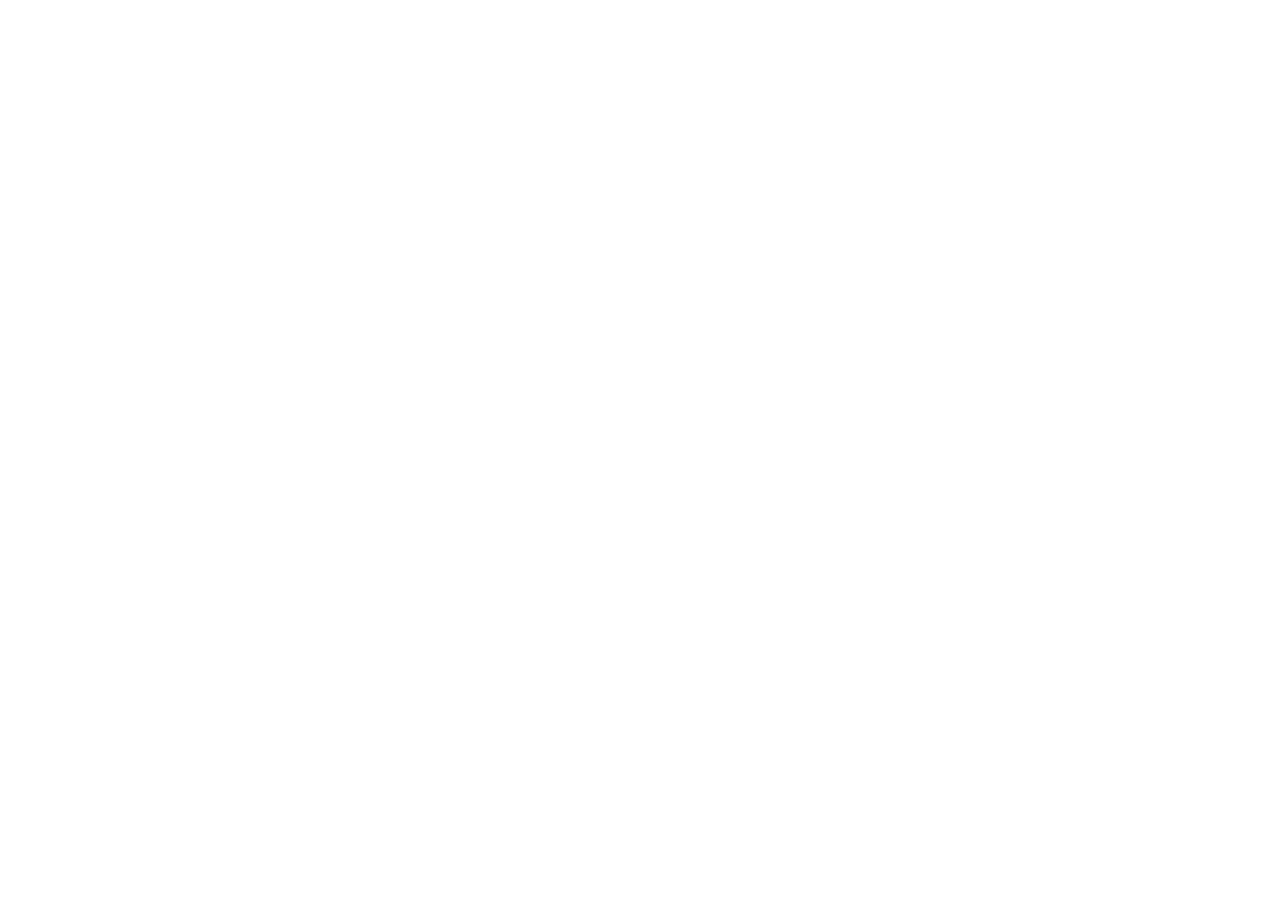
==== index.html @ 6685cbaf "core changes" ====
<!DOCTYPE html>
<html lang="en">
  <head>
    <meta charset="UTF-8" />
    <meta name="viewport" content="width=device-width, initial-scale=1.0" />
    <link rel="stylesheet" href="assets/css/index.css" />
    <title>Cybergame</title>
  </head>
  <body></body>
</html>
---- assets/css/index.css ----
body {
  min-height: 100vh;
}
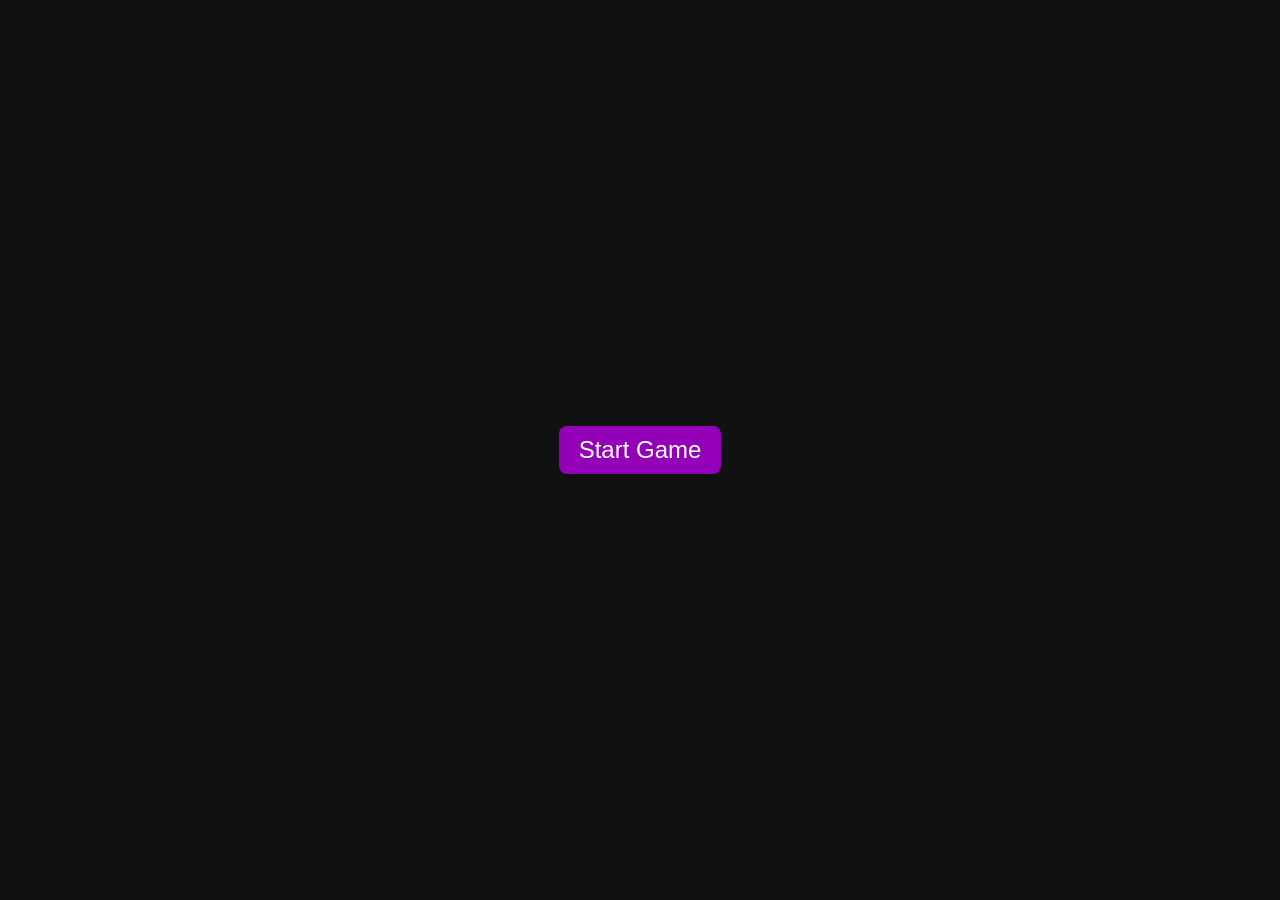
==== commit da84e682: "core" ====
--- a/index.html
+++ b/index.html
@@ -3,8 +3,11 @@
   <head>
     <meta charset="UTF-8" />
     <meta name="viewport" content="width=device-width, initial-scale=1.0" />
+    <link rel="stylesheet" href="assets/css/main.css" />
     <link rel="stylesheet" href="assets/css/index.css" />
     <title>Cybergame</title>
   </head>
-  <body></body>
+  <body>
+    <a href="/myapache/cybergame/game">Start Game</a>
+  </body>
 </html>
--- a/assets/css/main.css
+++ b/assets/css/main.css
@@ -0,0 +1,9 @@
+* {
+  padding: 0;
+  margin: 0;
+  box-sizing: border-box;
+}
+
+html {
+  scroll-behavior: smooth;
+}
--- a/assets/css/index.css
+++ b/assets/css/index.css
@@ -1,3 +1,29 @@
 body {
   min-height: 100vh;
+  display: flex;
+  align-items: center;
+  justify-content: center;
+  background-color: #111;
 }
+
+a {
+  padding: 10px 20px;
+  font-size: 1.5rem;
+  border-radius: 0.5rem;
+  border: none;
+  outline: none;
+  background-color: rgb(147, 0, 184);
+  cursor: pointer;
+  text-decoration: none;
+  color: white;
+  font-family: sans-serif;
+  transition: background-color 0.2s;
+}
+
+a:hover {
+  background-color: rgb(179, 0, 223);
+}
+
+a:active {
+  background-color: rgb(141, 0, 223);
+}
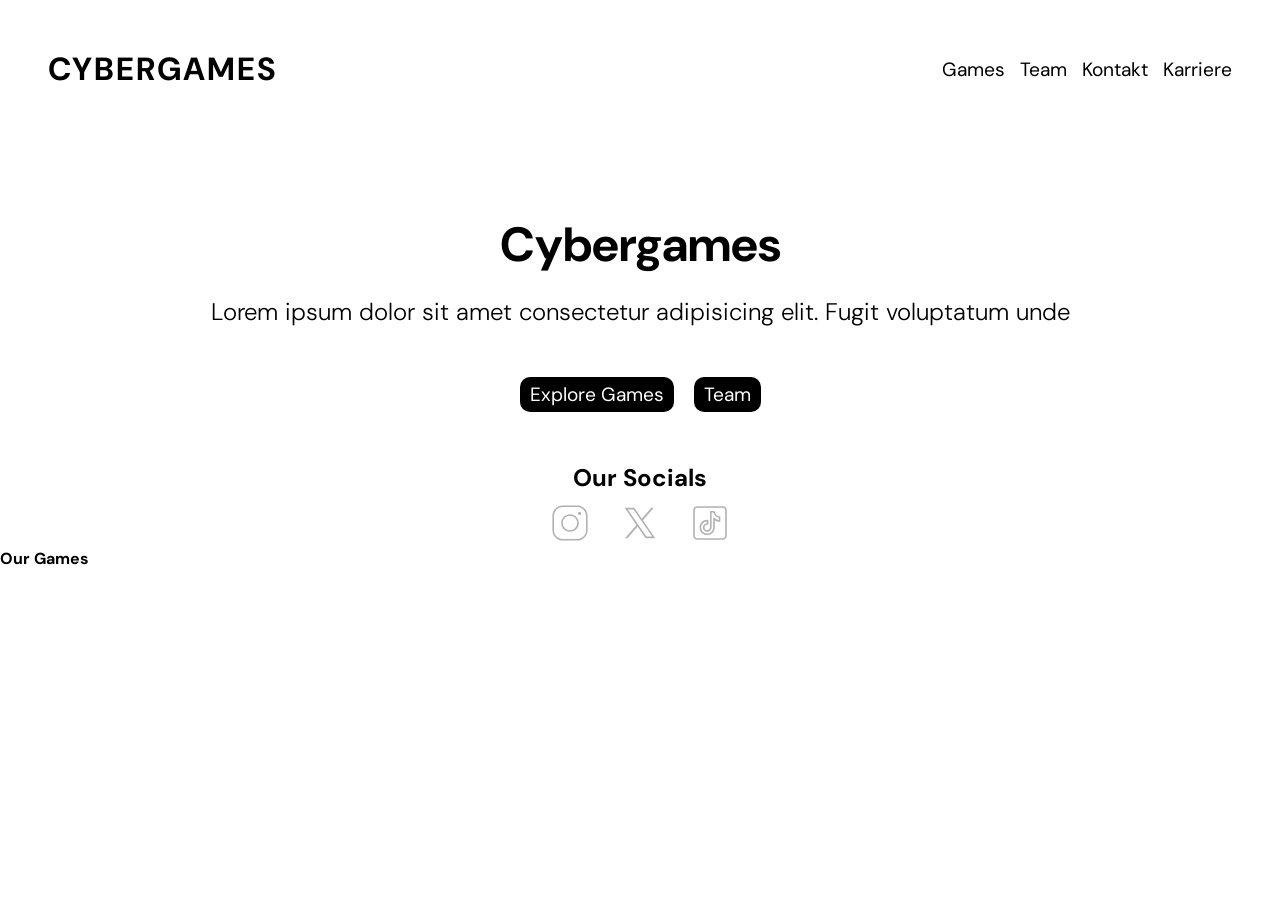
==== commit 1c75c759: "kernel" ====
--- a/index.html
+++ b/index.html
@@ -3,11 +3,105 @@
   <head>
     <meta charset="UTF-8" />
     <meta name="viewport" content="width=device-width, initial-scale=1.0" />
-    <link rel="stylesheet" href="assets/css/main.css" />
-    <link rel="stylesheet" href="assets/css/index.css" />
-    <title>Cybergame</title>
+    <link rel="stylesheet" href="./assets/css/styles.css" />
+    <link rel="preconnect" href="https://fonts.googleapis.com" />
+    <link rel="preconnect" href="https://fonts.gstatic.com" crossorigin />
+    <link
+      href="https://fonts.googleapis.com/css2?family=DM+Sans:ital,opsz,wght@0,9..40,100..1000;1,9..40,100..1000&display=swap"
+      rel="stylesheet"
+    />
+    <title>Cybergames - Home</title>
   </head>
   <body>
-    <a href="/myapache/cybergame/game">Start Game</a>
+    <header>
+      <div>
+        <h1><a href="/">Cybergames</a></h1>
+      </div>
+      <div>
+        <nav>
+          <ul>
+            <li><a href="#">Games</a></li>
+            <li><a href="#">Team</a></li>
+            <li><a href="#">Kontakt</a></li>
+            <li><a href="#">Karriere</a></li>
+          </ul>
+        </nav>
+      </div>
+    </header>
+
+    <main>
+      <section id="start">
+        <div id="start-text">
+          <h2>Cybergames</h2>
+          <h3>
+            Lorem ipsum dolor sit amet consectetur adipisicing elit. Fugit
+            voluptatum unde
+          </h3>
+        </div>
+
+        <div id="explore">
+          <a class="button" href="#games">Explore Games</a>
+          <a class="button" href="#team">Team</a>
+        </div>
+
+        <div id="socials">
+          <h4>Our Socials</h4>
+
+          <ul>
+            <li>
+              <a href="#"
+                ><svg
+                  xmlns="http://www.w3.org/2000/svg"
+                  x="0px"
+                  y="0px"
+                  width="40"
+                  height="40"
+                  viewBox="0 0 50 50"
+                >
+                  <path
+                    d="M 16 3 C 8.8324839 3 3 8.8324839 3 16 L 3 34 C 3 41.167516 8.8324839 47 16 47 L 34 47 C 41.167516 47 47 41.167516 47 34 L 47 16 C 47 8.8324839 41.167516 3 34 3 L 16 3 z M 16 5 L 34 5 C 40.086484 5 45 9.9135161 45 16 L 45 34 C 45 40.086484 40.086484 45 34 45 L 16 45 C 9.9135161 45 5 40.086484 5 34 L 5 16 C 5 9.9135161 9.9135161 5 16 5 z M 37 11 A 2 2 0 0 0 35 13 A 2 2 0 0 0 37 15 A 2 2 0 0 0 39 13 A 2 2 0 0 0 37 11 z M 25 14 C 18.936712 14 14 18.936712 14 25 C 14 31.063288 18.936712 36 25 36 C 31.063288 36 36 31.063288 36 25 C 36 18.936712 31.063288 14 25 14 z M 25 16 C 29.982407 16 34 20.017593 34 25 C 34 29.982407 29.982407 34 25 34 C 20.017593 34 16 29.982407 16 25 C 16 20.017593 20.017593 16 25 16 z"
+                  ></path></svg
+              ></a>
+            </li>
+            <li>
+              <a href="#"
+                ><svg
+                  xmlns="http://www.w3.org/2000/svg"
+                  x="0px"
+                  y="0px"
+                  width="40"
+                  height="40"
+                  viewBox="0 0 50 50"
+                >
+                  <path
+                    d="M 5.9199219 6 L 20.582031 27.375 L 6.2304688 44 L 9.4101562 44 L 21.986328 29.421875 L 31.986328 44 L 44 44 L 28.681641 21.669922 L 42.199219 6 L 39.029297 6 L 27.275391 19.617188 L 17.933594 6 L 5.9199219 6 z M 9.7167969 8 L 16.880859 8 L 40.203125 42 L 33.039062 42 L 9.7167969 8 z"
+                  ></path></svg
+              ></a>
+            </li>
+            <li>
+              <a href="#"
+                ><svg
+                  xmlns="http://www.w3.org/2000/svg"
+                  x="0px"
+                  y="0px"
+                  width="40"
+                  height="40"
+                  viewBox="0 0 50 50"
+                >
+                  <path
+                    d="M 9 4 C 6.2495759 4 4 6.2495759 4 9 L 4 41 C 4 43.750424 6.2495759 46 9 46 L 41 46 C 43.750424 46 46 43.750424 46 41 L 46 9 C 46 6.2495759 43.750424 4 41 4 L 9 4 z M 9 6 L 41 6 C 42.671576 6 44 7.3284241 44 9 L 44 41 C 44 42.671576 42.671576 44 41 44 L 9 44 C 7.3284241 44 6 42.671576 6 41 L 6 9 C 6 7.3284241 7.3284241 6 9 6 z M 26.042969 10 A 1.0001 1.0001 0 0 0 25.042969 10.998047 C 25.042969 10.998047 25.031984 15.873262 25.021484 20.759766 C 25.016184 23.203017 25.009799 25.64879 25.005859 27.490234 C 25.001922 29.331679 25 30.496833 25 30.59375 C 25 32.409009 23.351421 33.892578 21.472656 33.892578 C 19.608867 33.892578 18.121094 32.402853 18.121094 30.539062 C 18.121094 28.675273 19.608867 27.1875 21.472656 27.1875 C 21.535796 27.1875 21.663054 27.208245 21.880859 27.234375 A 1.0001 1.0001 0 0 0 23 26.240234 L 23 22.039062 A 1.0001 1.0001 0 0 0 22.0625 21.041016 C 21.906673 21.031216 21.710581 21.011719 21.472656 21.011719 C 16.223131 21.011719 11.945313 25.289537 11.945312 30.539062 C 11.945312 35.788589 16.223131 40.066406 21.472656 40.066406 C 26.72204 40.066409 31 35.788588 31 30.539062 L 31 21.490234 C 32.454611 22.653646 34.267517 23.390625 36.269531 23.390625 C 36.542588 23.390625 36.802305 23.374442 37.050781 23.351562 A 1.0001 1.0001 0 0 0 37.958984 22.355469 L 37.958984 17.685547 A 1.0001 1.0001 0 0 0 37.03125 16.6875 C 33.886609 16.461891 31.379838 14.012216 31.052734 10.896484 A 1.0001 1.0001 0 0 0 30.058594 10 L 26.042969 10 z M 27.041016 12 L 29.322266 12 C 30.049047 15.2987 32.626734 17.814404 35.958984 18.445312 L 35.958984 21.310547 C 33.820114 21.201935 31.941489 20.134948 30.835938 18.453125 A 1.0001 1.0001 0 0 0 29 19.003906 L 29 30.539062 C 29 34.707538 25.641273 38.066406 21.472656 38.066406 C 17.304181 38.066406 13.945312 34.707538 13.945312 30.539062 C 13.945312 26.538539 17.066083 23.363182 21 23.107422 L 21 25.283203 C 18.286416 25.535721 16.121094 27.762246 16.121094 30.539062 C 16.121094 33.483274 18.528445 35.892578 21.472656 35.892578 C 24.401892 35.892578 27 33.586491 27 30.59375 C 27 30.64267 27.001859 29.335571 27.005859 27.494141 C 27.009759 25.65271 27.016224 23.20692 27.021484 20.763672 C 27.030884 16.376775 27.039186 12.849206 27.041016 12 z"
+                  ></path></svg
+              ></a>
+            </li>
+          </ul>
+        </div>
+      </section>
+
+      <section id="games">
+        <h4>Our Games</h4>
+
+        <div></div>
+      </section>
+    </main>
   </body>
 </html>
--- a/assets/css/styles.css
+++ b/assets/css/styles.css
@@ -0,0 +1,117 @@
+* {
+  padding: 0;
+  margin: 0;
+  box-sizing: border-box;
+  font-family: "DM Sans", sans-serif;
+}
+
+header {
+  position: sticky;
+  top: 0;
+  display: flex;
+  flex-direction: row;
+  justify-content: space-between;
+  padding: 3rem;
+  align-items: center;
+}
+
+header h1 a {
+  color: black;
+  text-decoration: none;
+  text-transform: uppercase;
+  letter-spacing: 2px;
+  font-size: 2rem;
+}
+
+header nav ul {
+  display: flex;
+  list-style: none;
+  flex-direction: row;
+  gap: 15px;
+}
+
+header nav ul li a {
+  color: black;
+  text-decoration: none;
+  font-size: 1.2rem;
+  transition: color 0.2s;
+}
+
+header nav ul li a:hover {
+  color: #555;
+}
+
+main {
+  display: flex;
+  flex-direction: column;
+}
+
+#start {
+  display: flex;
+  flex-direction: column;
+  align-items: center;
+  justify-content: center;
+}
+
+#start-text {
+  text-align: center;
+  margin-top: 75px;
+  display: flex;
+  flex-direction: column;
+  gap: 20px;
+}
+
+#start-text h2 {
+  font-size: 3rem;
+}
+
+#start-text h3 {
+  font-size: 1.5rem;
+  font-weight: 300;
+  max-width: 70vw;
+}
+
+#explore {
+  margin-top: 50px;
+  display: flex;
+  flex-direction: row;
+  gap: 20px;
+}
+
+.button {
+  text-decoration: none;
+  color: white;
+  background-color: black;
+  padding: 5px 10px;
+  border-radius: 10px;
+  cursor: pointer;
+  font-size: 1.2rem;
+}
+
+#socials {
+  margin-top: 50px;
+  display: flex;
+  flex-direction: column;
+  gap: 10px;
+}
+
+#socials h4 {
+  font-size: 1.5rem;
+  text-align: center;
+}
+
+#socials ul {
+  list-style: none;
+  display: flex;
+  flex-direction: row;
+  gap: 30px;
+}
+
+#socials ul li a {
+  opacity: 0.3;
+  transition: opacity 0.2s;
+}
+
+#socials ul li a:hover {
+  opacity: 1;
+}
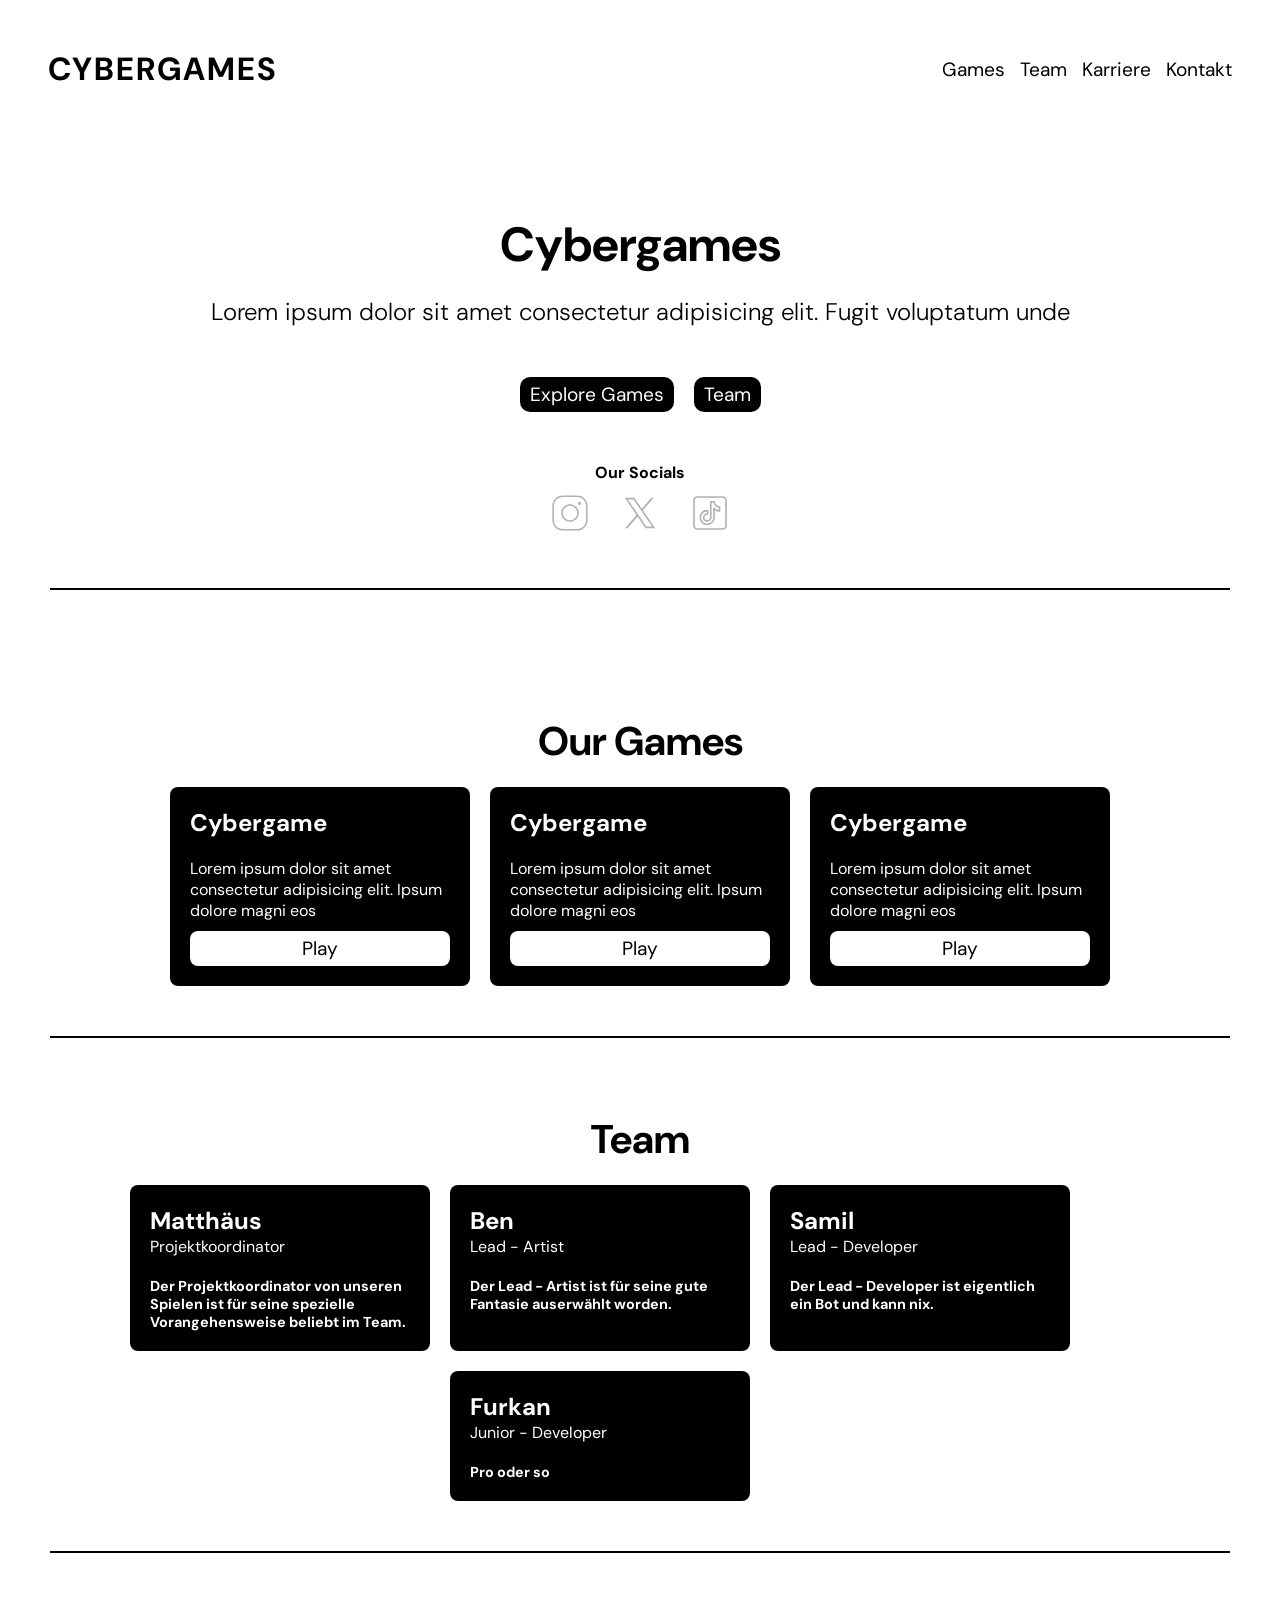
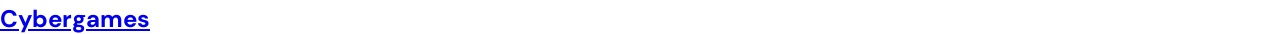
==== commit 420953ff: "Cybergame Homepage" ====
--- a/index.html
+++ b/index.html
@@ -22,8 +22,8 @@
           <ul>
             <li><a href="#">Games</a></li>
             <li><a href="#">Team</a></li>
+            <li><a href="#">Karriere</a></li>
             <li><a href="#">Kontakt</a></li>
-            <li><a href="#">Karriere</a></li>
           </ul>
         </nav>
       </div>
@@ -96,12 +96,73 @@
           </ul>
         </div>
       </section>
-
-      <section id="games">
+      <hr />
+      <section class="content-section" id="games">
         <h4>Our Games</h4>
 
-        <div></div>
+        <div>
+          <article>
+            <h5>Cybergame</h5>
+            <p>
+              Lorem ipsum dolor sit amet consectetur adipisicing elit. Ipsum
+              dolore magni eos
+            </p>
+            <a href="/game">Play</a>
+          </article>
+          <article>
+            <h5>Cybergame</h5>
+            <p>
+              Lorem ipsum dolor sit amet consectetur adipisicing elit. Ipsum
+              dolore magni eos
+            </p>
+            <a href="/game">Play</a>
+          </article>
+          <article>
+            <h5>Cybergame</h5>
+            <p>
+              Lorem ipsum dolor sit amet consectetur adipisicing elit. Ipsum
+              dolore magni eos
+            </p>
+            <a href="/game">Play</a>
+          </article>
+        </div>
       </section>
+      <hr />
+      <section class="content-section" id="team">
+        <h4>Team</h4>
+
+        <div>
+          <article>
+            <h5>Matthäus</h5>
+            <h6>Projektkoordinator</h6>
+            <p>
+              Der Projektkoordinator von unseren Spielen ist für seine spezielle
+              Vorangehensweise beliebt im Team.
+            </p>
+          </article>
+          <article>
+            <h5>Ben</h5>
+            <h6>Lead - Artist</h6>
+            <p>
+              Der Lead - Artist ist für seine gute Fantasie auserwählt worden.
+            </p>
+          </article>
+          <article>
+            <h5>Samil</h5>
+            <h6>Lead - Developer</h6>
+            <p>Der Lead - Developer ist eigentlich ein Bot und kann nix.</p>
+          </article>
+          <article>
+            <h5>Furkan</h5>
+            <h6>Junior - Developer</h6>
+            <p>Pro oder so</p>
+          </article>
+        </div>
+      </section>
+      <hr />
     </main>
+    <footer>
+      <h2><a href="/">Cybergames</a></h2>
+    </footer>
   </body>
 </html>
--- a/assets/css/styles.css
+++ b/assets/css/styles.css
@@ -13,6 +13,8 @@
   justify-content: space-between;
   padding: 3rem;
   align-items: center;
+  background-color: white;
+  z-index: 1;
 }
 
 header h1 a {
@@ -93,10 +95,11 @@
   display: flex;
   flex-direction: column;
   gap: 10px;
+  position: relative;
+  z-index: 0;
 }
 
 #socials h4 {
-  font-size: 1.5rem;
   text-align: center;
 }
 
@@ -115,3 +118,102 @@
 #socials ul li a:hover {
   opacity: 1;
 }
+
+hr {
+  border: black 1px solid;
+  margin: 50px;
+}
+
+.content-section {
+  display: flex;
+  flex-direction: column;
+  gap: 20px;
+  margin-top: 75px;
+}
+
+.content-section h4 {
+  font-size: 2.5rem;
+  text-align: center;
+}
+
+#games > div {
+  display: flex;
+  flex-direction: row;
+  flex-wrap: wrap;
+  gap: 20px;
+  justify-content: center;
+}
+
+#games article {
+  max-width: 300px;
+  background-color: black;
+  color: white;
+  border-radius: 0.5rem;
+  padding: 20px;
+  display: flex;
+  flex-direction: column;
+  gap: 10px;
+}
+
+#games article h5 {
+  font-size: 1.5rem;
+  padding: 0 0 10px 0;
+}
+
+#games article a {
+  display: inline-block;
+  background-color: white;
+  color: black;
+  text-decoration: none;
+  padding: 5px 10px;
+  text-align: center;
+  min-width: 100px;
+  font-size: 1.2rem;
+  border-radius: 0.5rem;
+  cursor: pointer;
+}
+
+#team {
+  display: flex;
+  flex-direction: column;
+  gap: 20px;
+  margin-top: 25px;
+}
+
+#team > div {
+  display: flex;
+  flex-direction: row;
+  gap: 20px;
+  flex-wrap: wrap;
+  justify-content: center;
+  max-width: 1200px;
+}
+
+#team article {
+  max-width: 300px;
+  background-color: black;
+  color: white;
+  border-radius: 0.5rem;
+  padding: 20px;
+  display: flex;
+  flex-direction: column;
+  position: relative;
+  width: 300px;
+}
+
+#team article h5 {
+  font-size: 1.5rem;
+  padding: 0;
+}
+
+#team article h6 {
+  font-size: 1rem;
+  font-weight: 400;
+  padding: 0;
+}
+
+#team article p {
+  margin-top: 20px;
+  font-size: 0.9rem;
+  font-weight: 700;
+}
